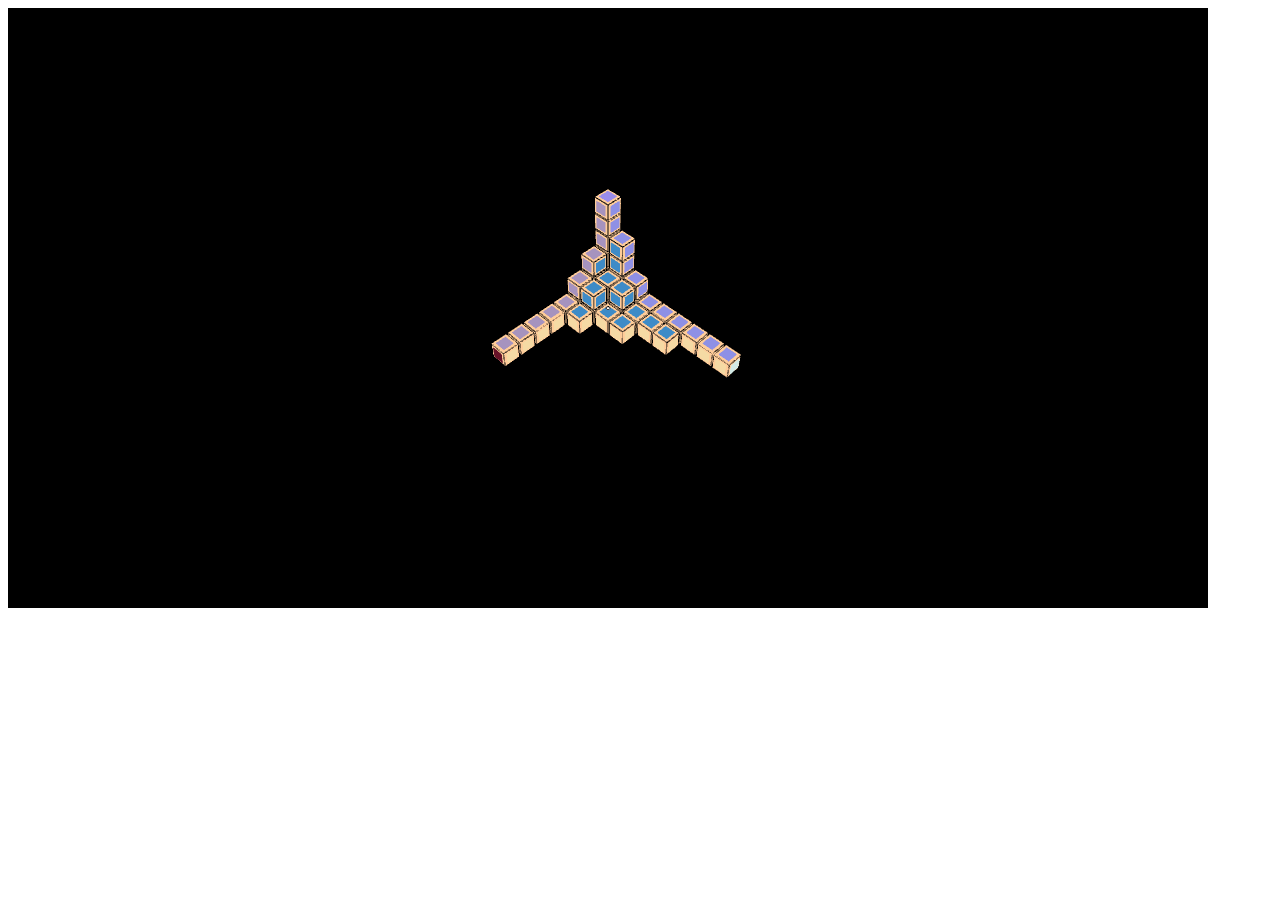
==== Self Assembly Project/app/aTAM.html @ a251b73a "Add files via upload" ====
<!DOCTYPE html>
<html>

<script id="vertex-shader" type="x-shader/x-vertex">
precision highp float;
precision highp int;

attribute vec4 vPosition;
attribute vec3 vNormal;

varying vec3 fPosition;

uniform mat4 modelViewMatrix;
uniform mat4 projectionMatrix;
uniform mat4 camViewMatrix;

void main() 
{
    gl_Position = projectionMatrix * camViewMatrix * modelViewMatrix * vPosition;
    fPosition = vPosition.xyz;
}
</script>

<script id="fragment-shader" type="x-shader/x-fragment">
precision highp float;
precision highp int;

varying vec3 fPosition;

uniform vec3 fColor;

void main()
{

    gl_FragColor = vec4(fColor, 1.);
    /*
    vec3 position = floor(9. * fPosition);
    if(mod(position.x + position.y + position.z, 2.) < 1.)
        gl_FragColor = vec4(0,0,1,1);
    else
        gl_FragColor = vec4(0,1,0,1);
    */
}
</script>

<!--Ed Angel WebGL support libraries-->
<script type="text/javascript" src="../Common/webgl-utils.js"></script>
<script type="text/javascript" src="../Common/initShaders.js"></script>
<script type="text/javascript" src="../Common/MV.js"></script>
<script type="text/javascript" src="../Common/webgl-debug.js"></script>
<script type="text/javascript" src="driver.js"></script>
<script type="text/javascript" src="cameraControls.js"></script>
<script type="text/javascript" src="Tile.js"></script>
<script type="text/javascript" src="Cursor.js"></script>
<script type="text/javascript" src="aTAMSim.js"></script>
<script type="text/javascript" src="TileSet.js"></script>

<body>
<canvas id="gl-canvas" width="1200" height="600">
Oops ... your browser doesn't support the HTML5 canvas element
</canvas>
</body>
</html>
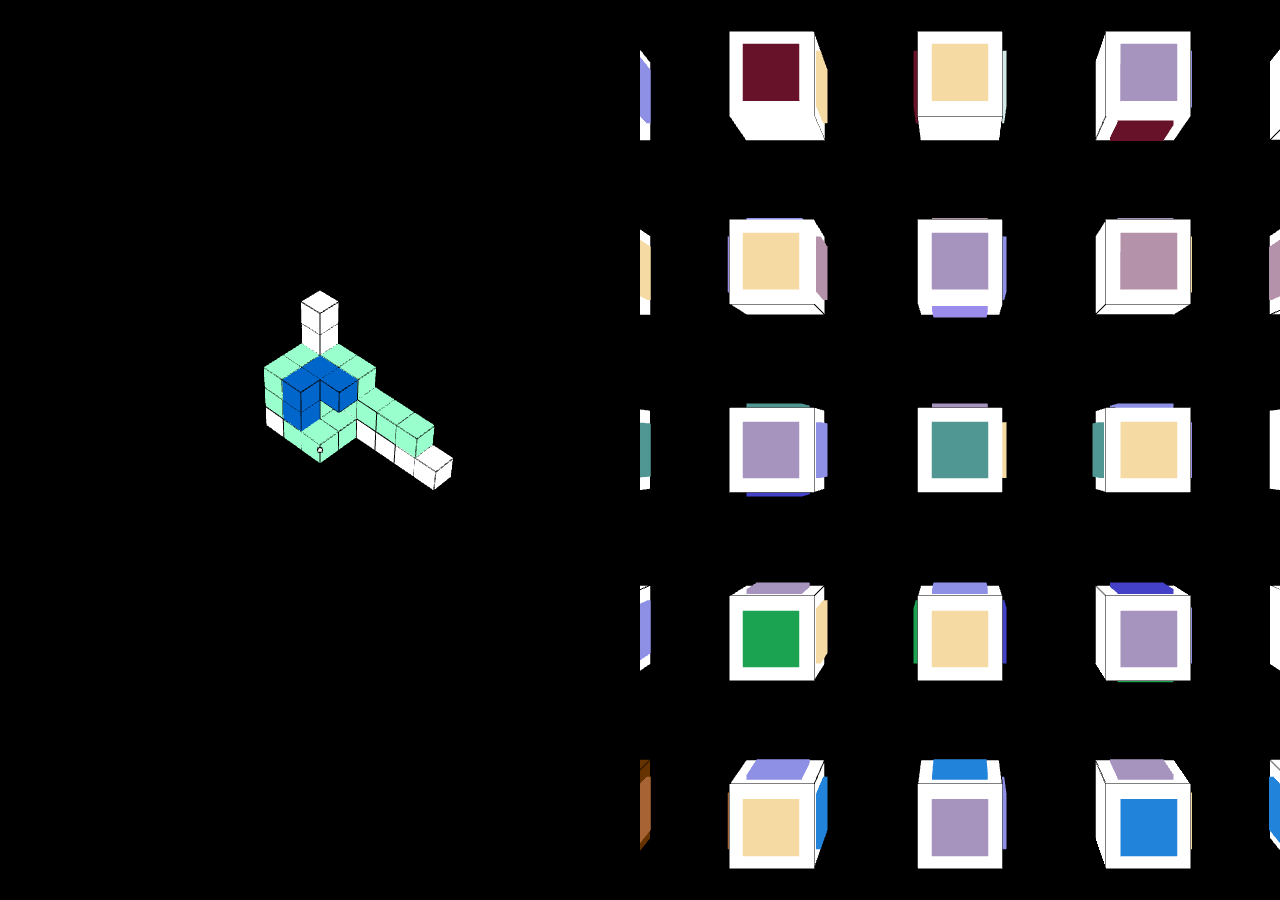
==== commit 0bc620d9: "Add files via upload" ====
--- a/Self Assembly Project/app/aTAM.html
+++ b/Self Assembly Project/app/aTAM.html
@@ -11,12 +11,18 @@
 varying vec3 fPosition;
 
 uniform mat4 modelViewMatrix;
-uniform mat4 projectionMatrix;
-uniform mat4 camViewMatrix;
+uniform mat4 projectionMatrix0;
+uniform mat4 camViewMatrix0;
+uniform mat4 projectionMatrix1;
+uniform mat4 camViewMatrix1;
+uniform int camNumber;
 
 void main() 
 {
-    gl_Position = projectionMatrix * camViewMatrix * modelViewMatrix * vPosition;
+    if(camNumber == 0)
+        gl_Position = projectionMatrix0 * camViewMatrix0 * modelViewMatrix * vPosition;
+    else if(camNumber == 1)
+        gl_Position = projectionMatrix1 * camViewMatrix1 * modelViewMatrix * vPosition;
     fPosition = vPosition.xyz;
 }
 </script>
@@ -49,14 +55,21 @@
 <script type="text/javascript" src="../Common/MV.js"></script>
 <script type="text/javascript" src="../Common/webgl-debug.js"></script>
 <script type="text/javascript" src="driver.js"></script>
-<script type="text/javascript" src="cameraControls.js"></script>
+<script type="text/javascript" src="controls.js"></script>
+<script type="text/javascript" src="Camera.js"></script>
 <script type="text/javascript" src="Tile.js"></script>
 <script type="text/javascript" src="Cursor.js"></script>
 <script type="text/javascript" src="aTAMSim.js"></script>
 <script type="text/javascript" src="TileSet.js"></script>
 
 <body>
-<canvas id="gl-canvas" width="1200" height="600">
+<canvas id="gl-canvas" 
+        style="margin:0;
+        padding:0;
+        position:absolute;
+        top:0;
+        left:0;
+        display:block;">
 Oops ... your browser doesn't support the HTML5 canvas element
 </canvas>
 </body>
